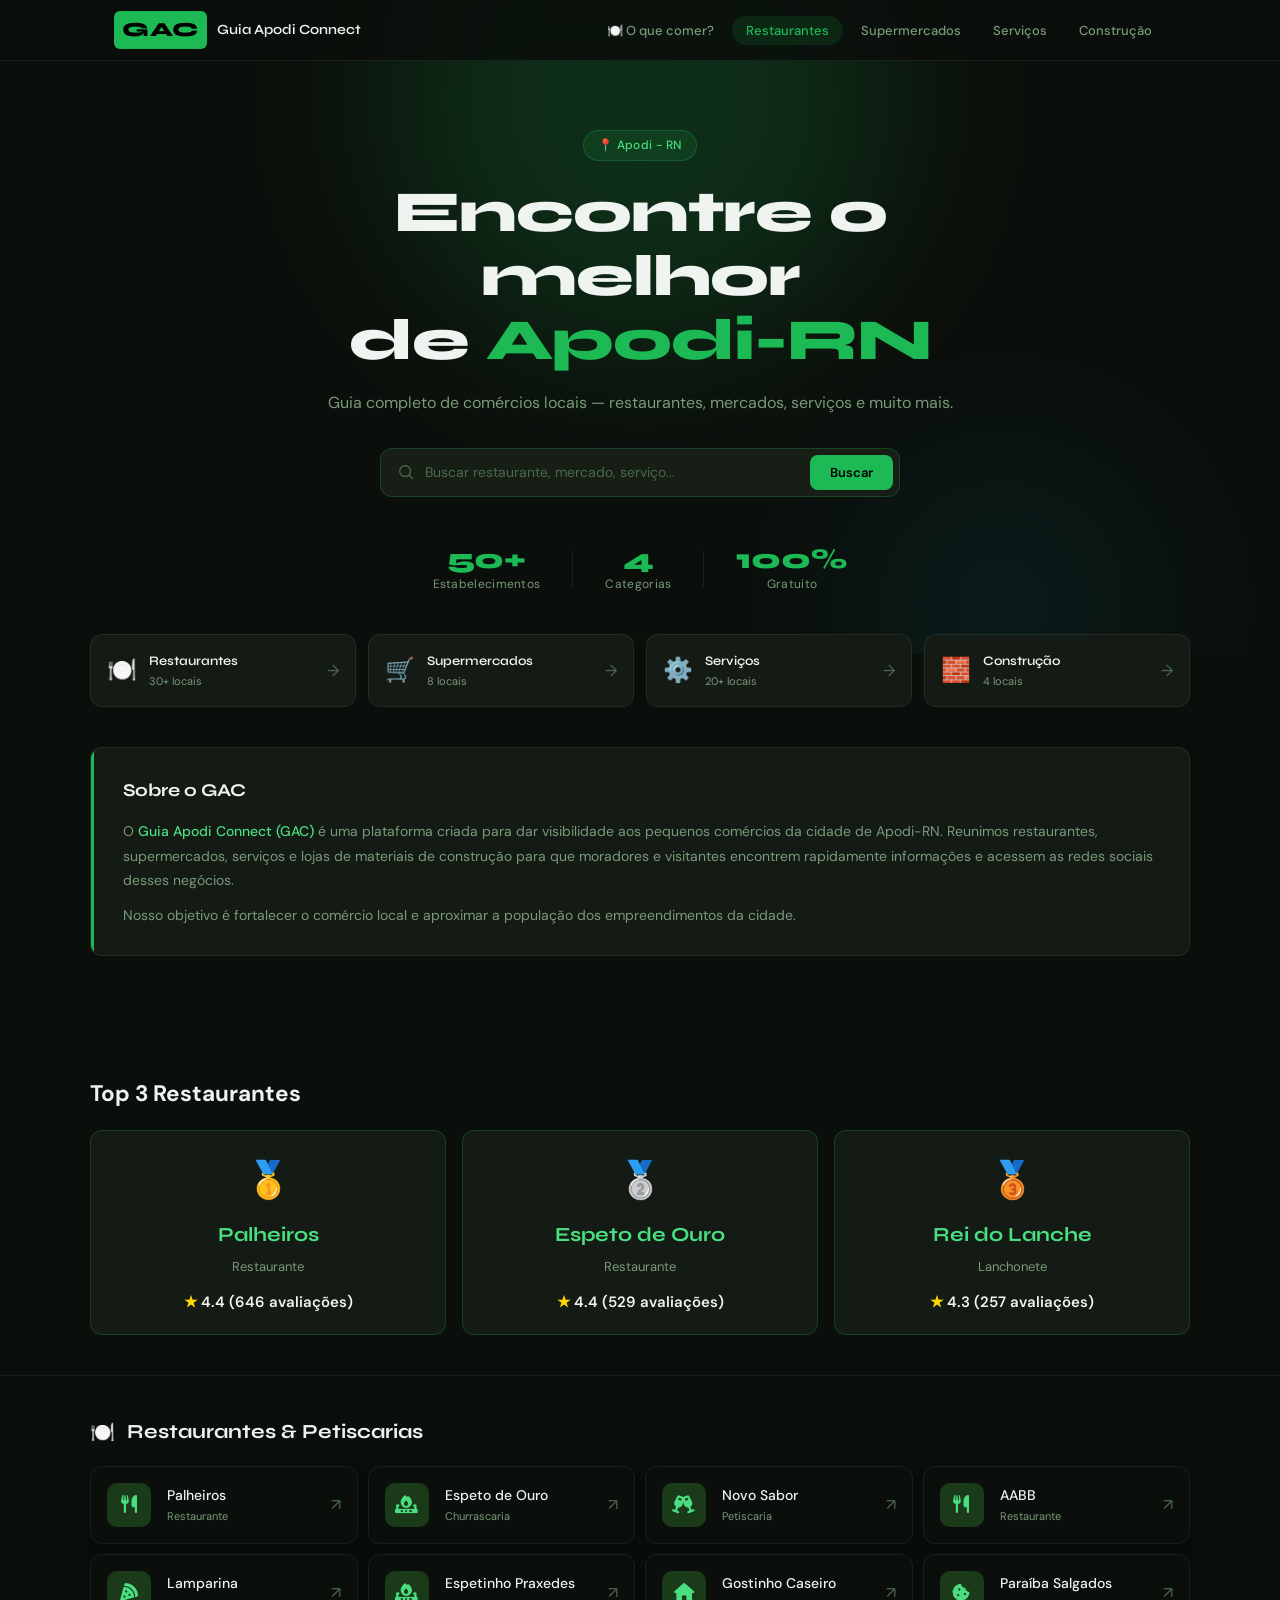
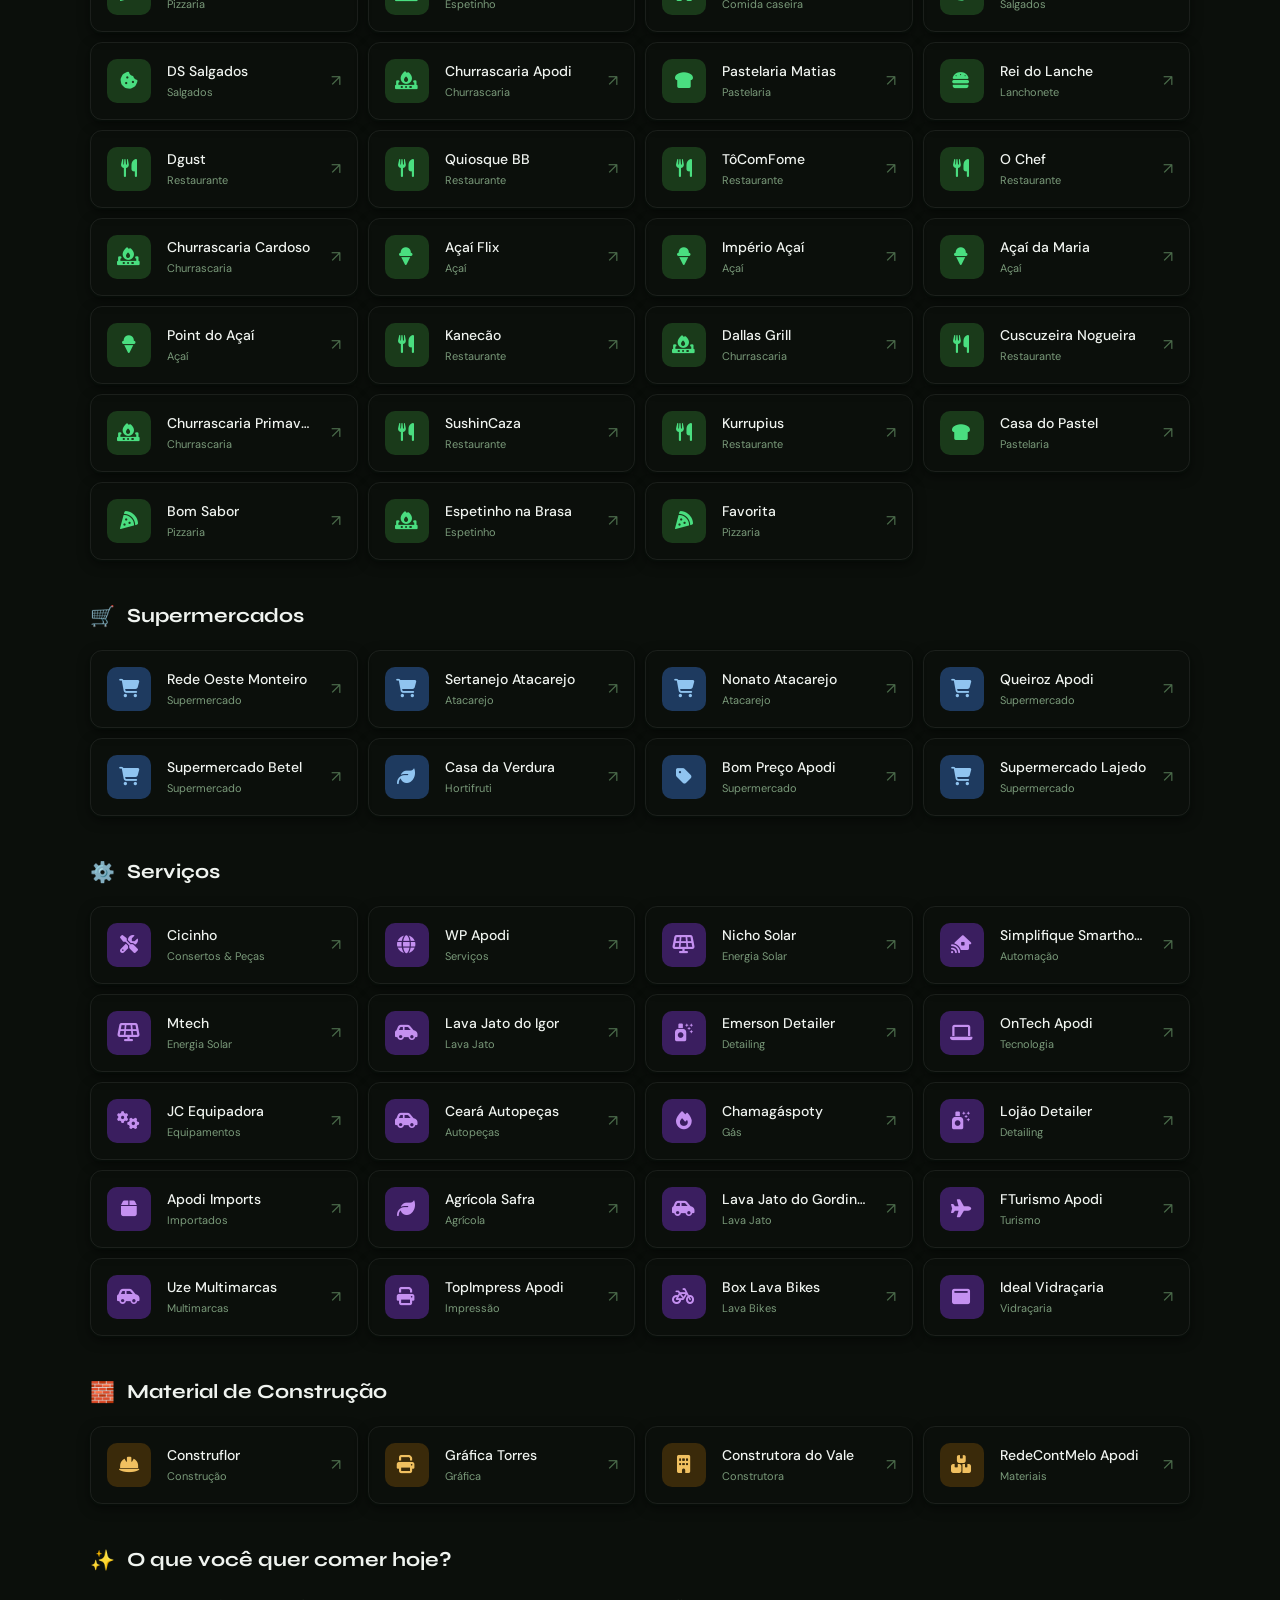
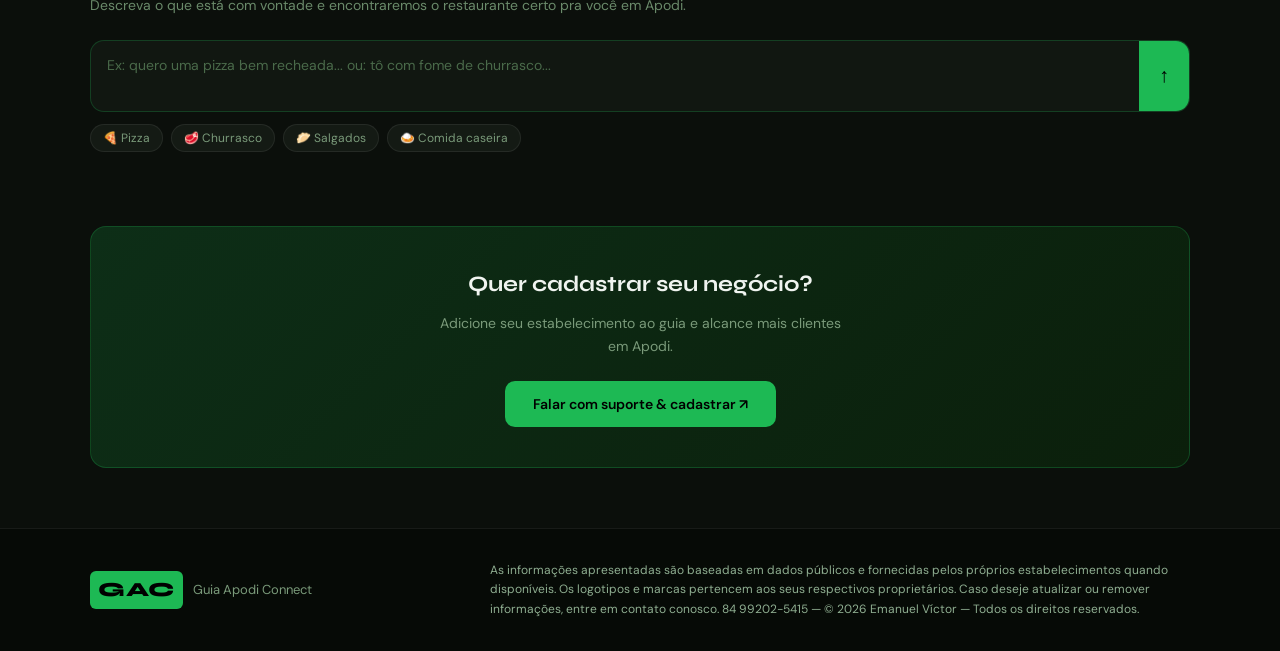
==== GAC/index.html @ 2a94aa81 "Add files via upload" ====
<!DOCTYPE html>
<html lang="pt-BR">
<head>
  <meta charset="UTF-8">
  <meta name="viewport" content="width=device-width, initial-scale=1.0">
  <title>GAC — Guia Apodi Connect</title>
  <link rel="icon" type="image/x-icon" href="02.ico">
  <link rel="preconnect" href="https://fonts.googleapis.com">
  <link rel="preconnect" href="https://fonts.gstatic.com" crossorigin>
  <link rel="stylesheet" href="02.css">
  <link rel="stylesheet" href="https://cdnjs.cloudflare.com/ajax/libs/font-awesome/6.5.0/css/all.min.css">
  <link href="https://fonts.googleapis.com/css2?family=Syne:wght@400;600;700;800&family=DM+Sans:wght@300;400;500&display=swap" rel="stylesheet">
</head>
<body>

<nav class="sticky-nav" id="navbar">
  <div class="nav-inner">
    <a href="#" class="nav-brand">
      <span class="brand-badge">GAC</span>
      <span class="brand-name">Guia Apodi Connect</span>
    </a>
    <ul class="nav-links">
      <li><a href="#catalogo" class="nav-link">🍽️ O que comer?</a></li>
      <li><a href="#restaurantes" class="nav-link" data-section="restaurantes">Restaurantes</a></li>
      <li><a href="#supermercados" class="nav-link" data-section="supermercados">Supermercados</a></li>
      <li><a href="#servicos" class="nav-link" data-section="servicos">Serviços</a></li>
      <li><a href="#construcao" class="nav-link" data-section="construcao">Construção</a></li>
    </ul>
    <button class="nav-menu-btn" id="menuBtn" aria-label="Menu">
    </button>
  </div>
  <div class="nav-mobile" id="mobileMenu">
    <a href="#catalogo" class="nav-link-mobile">🍽️ O que comer?</a>
    <a href="#restaurantes" class="nav-link-mobile">Restaurantes</a>
    <a href="#supermercados" class="nav-link-mobile">Supermercados</a>
    <a href="#servicos" class="nav-link-mobile">Serviços</a>
    <a href="#construcao" class="nav-link-mobile">Construção</a>
  </div>
</nav>
<section class="hero">
  <div class="hero-bg">
    <div class="hero-orb hero-orb-1"></div>
    <div class="hero-orb hero-orb-2"></div>
  </div>
  <div class="hero-content">
    <div class="hero-tag">📍 Apodi - RN</div>
    <h1 class="hero-title">Encontre o melhor<br>de <em>Apodi-RN</em></h1>
    <p class="hero-sub">Guia completo de comércios locais — restaurantes, mercados, serviços e muito mais.</p>
    <div class="search-wrap">
      <div class="search-box">
        <svg class="search-icon" viewBox="0 0 20 20" fill="none"><circle cx="9" cy="9" r="6" stroke="currentColor" stroke-width="1.5"/><path d="M13.5 13.5L17 17" stroke="currentColor" stroke-width="1.5" stroke-linecap="round"/></svg>
        <input type="text" id="pesquisa" placeholder="Buscar restaurante, mercado, serviço..." onkeyup="filtrar()">
        <button class="search-btn" onclick="filtrar()">Buscar</button>
      </div>
    </div>
  </div>
  <div class="hero-stats">
    <div class="stat"><span class="stat-num">50+</span><span class="stat-label">Estabelecimentos</span></div>
    <div class="stat-divider"></div>
    <div class="stat"><span class="stat-num">4</span><span class="stat-label">Categorias</span></div>
    <div class="stat-divider"></div>
    <div class="stat"><span class="stat-num">100%</span><span class="stat-label">Gratuito</span></div>
  </div>
</section>

<section class="cats-section">
  <div class="container">
    <div class="cats-grid">
      <a href="#restaurantes" class="cat-card" data-cat="restaurantes">
        <div class="cat-icon">🍽️</div>
        <div class="cat-info">
          <div class="cat-name">Restaurantes</div>
          <div class="cat-count">30+ locais</div>
        </div>
        <div class="cat-arrow">→</div>
      </a>
      <a href="#supermercados" class="cat-card" data-cat="supermercados">
        <div class="cat-icon">🛒</div>
        <div class="cat-info">
          <div class="cat-name">Supermercados</div>
          <div class="cat-count">8 locais</div>
        </div>
        <div class="cat-arrow">→</div>
      </a>
      <a href="#servicos" class="cat-card" data-cat="servicos">
        <div class="cat-icon">⚙️</div>
        <div class="cat-info">
          <div class="cat-name">Serviços</div>
          <div class="cat-count">20+ locais</div>
        </div>
        <div class="cat-arrow">→</div>
      </a>
      <a href="#construcao" class="cat-card" data-cat="construcao">
        <div class="cat-icon">🧱</div>
        <div class="cat-info">
          <div class="cat-name">Construção</div>
          <div class="cat-count">4 locais</div>
        </div>
        <div class="cat-arrow">→</div>
      </a>
    </div>
  </div>
</section>

<section class="sobre-section">
  <div class="container">
    <div class="sobre-card">
      <div class="sobre-accent"></div>
      <div class="sobre-text">
        <h2 class="sobre-title">Sobre o GAC</h2>
        <p>O <strong>Guia Apodi Connect (GAC)</strong> é uma plataforma criada para dar visibilidade aos pequenos comércios da cidade de Apodi-RN. Reunimos restaurantes, supermercados, serviços e lojas de materiais de construção para que moradores e visitantes encontrem rapidamente informações e acessem as redes sociais desses negócios.</p>
        <p>Nosso objetivo é fortalecer o comércio local e aproximar a população dos empreendimentos da cidade.</p>
      </div>
    </div>
  </div>
</section>
  <section class="ranking-section">
  <div class="container">
    <h2 class="section-header">Top 3 Restaurantes</h2>
    <div class="ranking-grid" id="top3-grid"></div>
  </div>
</section>
<script>
  const top3Restaurantes = [
    { id: "reil", nome: "Rei do Lanche", cat: "Lanchonete", rating: 4.3, reviews_count: 257 },
    { id: "espe", nome: "Espeto de Ouro", cat: "Restaurante", rating: 4.4, reviews_count: 529 },
    { id: "palh", nome: "Palheiros", cat: "Restaurante", rating: 4.4, reviews_count: 646 }
  ];

  function montarTop3() {
    const grid = document.querySelector("#top3-grid");
    if (!grid) return;

    const medals = ["🥇", "🥈", "🥉"];

    const lista = [...top3Restaurantes]
      .filter(r => typeof r.rating === "number")
      .sort((a, b) => {
        if (b.rating !== a.rating) return b.rating - a.rating;
        return (b.reviews_count || 0) - (a.reviews_count || 0);
      })
      .slice(0, 3);

    grid.innerHTML = lista.map((r, i) => `
      <div class="ranking-card" onclick="abrir${r.id}()">
        <span class="ranking-medal">${medals[i]}</span>
        <h3 class="ranking-name">${r.nome}</h3>
        <p class="ranking-cat">${r.cat}</p>
        <div class="ranking-rating">
          <span class="star">★</span>
          ${r.rating.toFixed(1)}
          ${r.reviews_count ? ` (${r.reviews_count} avaliações)` : ""}
        </div>
      </div>
    `).join("");
  }

  document.addEventListener("DOMContentLoaded", montarTop3);
</script>

<main class="listings" id="main-content">
  <div class="container">

    <div class="section-header" id="restaurantes">
      <div class="section-tag">🍽️</div>
      <h2 class="section-title">Restaurantes & Petiscarias</h2>
    </div>
    <div class="biz-grid" id="grid-restaurantes">
      <div class="biz-card" onclick="abrir('palh')"><div class="biz-initials"><i class="fa-solid fa-utensils"></i></div><div class="biz-info"><div class="biz-name">Palheiros</div><div class="biz-cat">Restaurante</div></div><div class="biz-arrow">↗</div></div>
      <div class="biz-card" onclick="abrir('espe')"><div class="biz-initials"><i class="fa-solid fa-fire-burner"></i></div><div class="biz-info"><div class="biz-name">Espeto de Ouro</div><div class="biz-cat">Churrascaria</div></div><div class="biz-arrow">↗</div></div>
      <div class="biz-card" onclick="abrir('novo')"><div class="biz-initials"><i class="fa-solid fa-champagne-glasses"></i></div><div class="biz-info"><div class="biz-name">Novo Sabor</div><div class="biz-cat">Petiscaria</div></div><div class="biz-arrow">↗</div></div>
      <div class="biz-card" onclick="abrir('aabb')"><div class="biz-initials"><i class="fa-solid fa-utensils"></i></div><div class="biz-info"><div class="biz-name">AABB</div><div class="biz-cat">Restaurante</div></div><div class="biz-arrow">↗</div></div>
      <div class="biz-card" onclick="abrir('lamp')"><div class="biz-initials"><i class="fa-solid fa-pizza-slice"></i></div><div class="biz-info"><div class="biz-name">Lamparina</div><div class="biz-cat">Pizzaria</div></div><div class="biz-arrow">↗</div></div>
      <div class="biz-card" onclick="abrir('espi')"><div class="biz-initials"><i class="fa-solid fa-fire-burner"></i></div><div class="biz-info"><div class="biz-name">Espetinho Praxedes</div><div class="biz-cat">Espetinho</div></div><div class="biz-arrow">↗</div></div>
      <div class="biz-card" onclick="abrir('case')"><div class="biz-initials"><i class="fa-solid fa-house"></i></div><div class="biz-info"><div class="biz-name">Gostinho Caseiro</div><div class="biz-cat">Comida caseira</div></div><div class="biz-arrow">↗</div></div>
      <div class="biz-card" onclick="abrir('para')"><div class="biz-initials"><i class="fa-solid fa-cookie-bite"></i></div><div class="biz-info"><div class="biz-name">Paraíba Salgados</div><div class="biz-cat">Salgados</div></div><div class="biz-arrow">↗</div></div>
      <div class="biz-card" onclick="abrir('dssa')"><div class="biz-initials"><i class="fa-solid fa-cookie-bite"></i></div><div class="biz-info"><div class="biz-name">DS Salgados</div><div class="biz-cat">Salgados</div></div><div class="biz-arrow">↗</div></div>
      <div class="biz-card" onclick="abrir('chur')"><div class="biz-initials"><i class="fa-solid fa-fire-burner"></i></div><div class="biz-info"><div class="biz-name">Churrascaria Apodi</div><div class="biz-cat">Churrascaria</div></div><div class="biz-arrow">↗</div></div>
      <div class="biz-card" onclick="abrir('mati')"><div class="biz-initials"><i class="fa-solid fa-bread-slice"></i></div><div class="biz-info"><div class="biz-name">Pastelaria Matias</div><div class="biz-cat">Pastelaria</div></div><div class="biz-arrow">↗</div></div>
      <div class="biz-card" onclick="abrir('reil')"><div class="biz-initials"><i class="fa-solid fa-burger"></i></div><div class="biz-info"><div class="biz-name">Rei do Lanche</div><div class="biz-cat">Lanchonete</div></div><div class="biz-arrow">↗</div></div>
      <div class="biz-card" onclick="abrir('dgus')"><div class="biz-initials"><i class="fa-solid fa-utensils"></i></div><div class="biz-info"><div class="biz-name">Dgust</div><div class="biz-cat">Restaurante</div></div><div class="biz-arrow">↗</div></div>
      <div class="biz-card" onclick="abrir('quio')"><div class="biz-initials"><i class="fa-solid fa-utensils"></i></div><div class="biz-info"><div class="biz-name">Quiosque BB</div><div class="biz-cat">Restaurante</div></div><div class="biz-arrow">↗</div></div>
      <div class="biz-card" onclick="abrir('toco')"><div class="biz-initials"><i class="fa-solid fa-utensils"></i></div><div class="biz-info"><div class="biz-name">TôComFome</div><div class="biz-cat">Restaurante</div></div><div class="biz-arrow">↗</div></div>
      <div class="biz-card" onclick="abrir('chef')"><div class="biz-initials"><i class="fa-solid fa-utensils"></i></div><div class="biz-info"><div class="biz-name">O Chef</div><div class="biz-cat">Restaurante</div></div><div class="biz-arrow">↗</div></div>
      <div class="biz-card" onclick="abrir('card')"><div class="biz-initials"><i class="fa-solid fa-fire-burner"></i></div><div class="biz-info"><div class="biz-name">Churrascaria Cardoso</div><div class="biz-cat">Churrascaria</div></div><div class="biz-arrow">↗</div></div>
      <div class="biz-card" onclick="abrir('flix')"><div class="biz-initials"><i class="fa-solid fa-ice-cream"></i></div><div class="biz-info"><div class="biz-name">Açaí Flix</div><div class="biz-cat">Açaí</div></div><div class="biz-arrow">↗</div></div>
      <div class="biz-card" onclick="abrir('impe')"><div class="biz-initials"><i class="fa-solid fa-ice-cream"></i></div><div class="biz-info"><div class="biz-name">Império Açaí</div><div class="biz-cat">Açaí</div></div><div class="biz-arrow">↗</div></div>
      <div class="biz-card" onclick="abrir('mari')"><div class="biz-initials"><i class="fa-solid fa-ice-cream"></i></div><div class="biz-info"><div class="biz-name">Açaí da Maria</div><div class="biz-cat">Açaí</div></div><div class="biz-arrow">↗</div></div>
      <div class="biz-card" onclick="abrir('poin')"><div class="biz-initials"><i class="fa-solid fa-ice-cream"></i></div><div class="biz-info"><div class="biz-name">Point do Açaí</div><div class="biz-cat">Açaí</div></div><div class="biz-arrow">↗</div></div>
      <div class="biz-card" onclick="abrir('kane')"><div class="biz-initials"><i class="fa-solid fa-utensils"></i></div><div class="biz-info"><div class="biz-name">Kanecão</div><div class="biz-cat">Restaurante</div></div><div class="biz-arrow">↗</div></div>
      <div class="biz-card" onclick="abrir('dall')"><div class="biz-initials"><i class="fa-solid fa-fire-burner"></i></div><div class="biz-info"><div class="biz-name">Dallas Grill</div><div class="biz-cat">Churrascaria</div></div><div class="biz-arrow">↗</div></div>
      <div class="biz-card" onclick="abrir('cusc')"><div class="biz-initials"><i class="fa-solid fa-utensils"></i></div><div class="biz-info"><div class="biz-name">Cuscuzeira Nogueira</div><div class="biz-cat">Restaurante</div></div><div class="biz-arrow">↗</div></div>
      <div class="biz-card" onclick="abrir('prim')"><div class="biz-initials"><i class="fa-solid fa-fire-burner"></i></div><div class="biz-info"><div class="biz-name">Churrascaria Primavera</div><div class="biz-cat">Churrascaria</div></div><div class="biz-arrow">↗</div></div>
      <div class="biz-card" onclick="abrir('sush')"><div class="biz-initials"><i class="fa-solid fa-utensils"></i></div><div class="biz-info"><div class="biz-name">SushinCaza</div><div class="biz-cat">Restaurante</div></div><div class="biz-arrow">↗</div></div>
      <div class="biz-card" onclick="abrir('bute')"><div class="biz-initials"><i class="fa-solid fa-utensils"></i></div><div class="biz-info"><div class="biz-name">Kurrupius</div><div class="biz-cat">Restaurante</div></div><div class="biz-arrow">↗</div></div>
      <div class="biz-card" onclick="abrir('past')"><div class="biz-initials"><i class="fa-solid fa-bread-slice"></i></div><div class="biz-info"><div class="biz-name">Casa do Pastel</div><div class="biz-cat">Pastelaria</div></div><div class="biz-arrow">↗</div></div>
      <div class="biz-card" onclick="abrir('boms')"><div class="biz-initials"><i class="fa-solid fa-pizza-slice"></i></div><div class="biz-info"><div class="biz-name">Bom Sabor</div><div class="biz-cat">Pizzaria</div></div><div class="biz-arrow">↗</div></div>
      <div class="biz-card" onclick="abrir('bras')"><div class="biz-initials"><i class="fa-solid fa-fire-burner"></i></div><div class="biz-info"><div class="biz-name">Espetinho na Brasa</div><div class="biz-cat">Espetinho</div></div><div class="biz-arrow">↗</div></div>
      <div class="biz-card" onclick="abrir('favo')"><div class="biz-initials"><i class="fa-solid fa-pizza-slice"></i></div><div class="biz-info"><div class="biz-name">Favorita</div><div class="biz-cat">Pizzaria</div></div><div class="biz-arrow">↗</div></div>
    </div>

    <div class="section-header" id="supermercados">
      <div class="section-tag">🛒</div>
      <h2 class="section-title">Supermercados</h2>
    </div>
    <div class="biz-grid" id="grid-supermercados">
      <div class="biz-card" onclick="abrir('mont')"><div class="biz-initials" style="background:#1e3a5f;color:#90c4f0"><i class="fa-solid fa-cart-shopping"></i></div><div class="biz-info"><div class="biz-name">Rede Oeste Monteiro</div><div class="biz-cat">Supermercado</div></div><div class="biz-arrow">↗</div></div>
      <div class="biz-card" onclick="abrir('sert')"><div class="biz-initials" style="background:#1e3a5f;color:#90c4f0"><i class="fa-solid fa-cart-shopping"></i></div><div class="biz-info"><div class="biz-name">Sertanejo Atacarejo</div><div class="biz-cat">Atacarejo</div></div><div class="biz-arrow">↗</div></div>
      <div class="biz-card" onclick="abrir('nona')"><div class="biz-initials" style="background:#1e3a5f;color:#90c4f0"><i class="fa-solid fa-cart-shopping"></i></div><div class="biz-info"><div class="biz-name">Nonato Atacarejo</div><div class="biz-cat">Atacarejo</div></div><div class="biz-arrow">↗</div></div>
      <div class="biz-card" onclick="abrir('quei')"><div class="biz-initials" style="background:#1e3a5f;color:#90c4f0"><i class="fa-solid fa-cart-shopping"></i></div><div class="biz-info"><div class="biz-name">Queiroz Apodi</div><div class="biz-cat">Supermercado</div></div><div class="biz-arrow">↗</div></div>
      <div class="biz-card" onclick="abrir('bete')"><div class="biz-initials" style="background:#1e3a5f;color:#90c4f0"><i class="fa-solid fa-cart-shopping"></i></div><div class="biz-info"><div class="biz-name">Supermercado Betel</div><div class="biz-cat">Supermercado</div></div><div class="biz-arrow">↗</div></div>
      <div class="biz-card" onclick="abrir('verd')"><div class="biz-initials" style="background:#1e3a5f;color:#90c4f0"><i class="fa-solid fa-leaf"></i></div><div class="biz-info"><div class="biz-name">Casa da Verdura</div><div class="biz-cat">Hortifruti</div></div><div class="biz-arrow">↗</div></div>
      <div class="biz-card" onclick="abrir('bompre')"><div class="biz-initials" style="background:#1e3a5f;color:#90c4f0"><i class="fa-solid fa-tag"></i></div><div class="biz-info"><div class="biz-name">Bom Preço Apodi</div><div class="biz-cat">Supermercado</div></div><div class="biz-arrow">↗</div></div>
      <div class="biz-card" onclick="abrir('laje')"><div class="biz-initials" style="background:#1e3a5f;color:#90c4f0"><i class="fa-solid fa-cart-shopping"></i></div><div class="biz-info"><div class="biz-name">Supermercado Lajedo</div><div class="biz-cat">Supermercado</div></div><div class="biz-arrow">↗</div></div>
    </div>

    <div class="section-header" id="servicos">
      <div class="section-tag">⚙️</div>
      <h2 class="section-title">Serviços</h2>
    </div>
    <div class="biz-grid" id="grid-servicos">
      <div class="biz-card" onclick="abrir('cici')"><div class="biz-initials" style="background:#3a1e5f;color:#c490f0"><i class="fa-solid fa-screwdriver-wrench"></i></div><div class="biz-info"><div class="biz-name">Cicinho</div><div class="biz-cat">Consertos & Peças</div></div><div class="biz-arrow">↗</div></div>
      <div class="biz-card" onclick="abrir('wpap')"><div class="biz-initials" style="background:#3a1e5f;color:#c490f0"><i class="fa-solid fa-globe"></i></div><div class="biz-info"><div class="biz-name">WP Apodi</div><div class="biz-cat">Serviços</div></div><div class="biz-arrow">↗</div></div>
      <div class="biz-card" onclick="abrir('nich')"><div class="biz-initials" style="background:#3a1e5f;color:#c490f0"><i class="fa-solid fa-solar-panel"></i></div><div class="biz-info"><div class="biz-name">Nicho Solar</div><div class="biz-cat">Energia Solar</div></div><div class="biz-arrow">↗</div></div>
      <div class="biz-card" onclick="abrir('simp')"><div class="biz-initials" style="background:#3a1e5f;color:#c490f0"><i class="fa-solid fa-house-signal"></i></div><div class="biz-info"><div class="biz-name">Simplifique Smarthome</div><div class="biz-cat">Automação</div></div><div class="biz-arrow">↗</div></div>
      <div class="biz-card" onclick="abrir('mtec')"><div class="biz-initials" style="background:#3a1e5f;color:#c490f0"><i class="fa-solid fa-solar-panel"></i></div><div class="biz-info"><div class="biz-name">Mtech</div><div class="biz-cat">Energia Solar</div></div><div class="biz-arrow">↗</div></div>
      <div class="biz-card" onclick="abrir('igor')"><div class="biz-initials" style="background:#3a1e5f;color:#c490f0"><i class="fa-solid fa-car-side"></i></div><div class="biz-info"><div class="biz-name">Lava Jato do Igor</div><div class="biz-cat">Lava Jato</div></div><div class="biz-arrow">↗</div></div>
      <div class="biz-card" onclick="abrir('emer')"><div class="biz-initials" style="background:#3a1e5f;color:#c490f0"><i class="fa-solid fa-spray-can-sparkles"></i></div><div class="biz-info"><div class="biz-name">Emerson Detailer</div><div class="biz-cat">Detailing</div></div><div class="biz-arrow">↗</div></div>
      <div class="biz-card" onclick="abrir('onte')"><div class="biz-initials" style="background:#3a1e5f;color:#c490f0"><i class="fa-solid fa-laptop"></i></div><div class="biz-info"><div class="biz-name">OnTech Apodi</div><div class="biz-cat">Tecnologia</div></div><div class="biz-arrow">↗</div></div>
      <div class="biz-card" onclick="abrir('jc')"><div class="biz-initials" style="background:#3a1e5f;color:#c490f0"><i class="fa-solid fa-gears"></i></div><div class="biz-info"><div class="biz-name">JC Equipadora</div><div class="biz-cat">Equipamentos</div></div><div class="biz-arrow">↗</div></div>
      <div class="biz-card" onclick="abrir('cear')"><div class="biz-initials" style="background:#3a1e5f;color:#c490f0"><i class="fa-solid fa-car-side"></i></div><div class="biz-info"><div class="biz-name">Ceará Autopeças</div><div class="biz-cat">Autopeças</div></div><div class="biz-arrow">↗</div></div>
      <div class="biz-card" onclick="abrir('cham')"><div class="biz-initials" style="background:#3a1e5f;color:#c490f0"><i class="fa-solid fa-fire"></i></div><div class="biz-info"><div class="biz-name">Chamagáspoty</div><div class="biz-cat">Gás</div></div><div class="biz-arrow">↗</div></div>
      <div class="biz-card" onclick="abrir('loja')"><div class="biz-initials" style="background:#3a1e5f;color:#c490f0"><i class="fa-solid fa-spray-can-sparkles"></i></div><div class="biz-info"><div class="biz-name">Lojão Detailer</div><div class="biz-cat">Detailing</div></div><div class="biz-arrow">↗</div></div>
      <div class="biz-card" onclick="abrir('apim')"><div class="biz-initials" style="background:#3a1e5f;color:#c490f0"><i class="fa-solid fa-box"></i></div><div class="biz-info"><div class="biz-name">Apodi Imports</div><div class="biz-cat">Importados</div></div><div class="biz-arrow">↗</div></div>
      <div class="biz-card" onclick="abrir('agri')"><div class="biz-initials" style="background:#3a1e5f;color:#c490f0"><i class="fa-solid fa-leaf"></i></div><div class="biz-info"><div class="biz-name">Agrícola Safra</div><div class="biz-cat">Agrícola</div></div><div class="biz-arrow">↗</div></div>
      <div class="biz-card" onclick="abrir('gord')"><div class="biz-initials" style="background:#3a1e5f;color:#c490f0"><i class="fa-solid fa-car-side"></i></div><div class="biz-info"><div class="biz-name">Lava Jato do Gordinho</div><div class="biz-cat">Lava Jato</div></div><div class="biz-arrow">↗</div></div>
      <div class="biz-card" onclick="abrir('ftur')"><div class="biz-initials" style="background:#3a1e5f;color:#c490f0"><i class="fa-solid fa-plane"></i></div><div class="biz-info"><div class="biz-name">FTurismo Apodi</div><div class="biz-cat">Turismo</div></div><div class="biz-arrow">↗</div></div>
      <div class="biz-card" onclick="abrir('uze')"><div class="biz-initials" style="background:#3a1e5f;color:#c490f0"><i class="fa-solid fa-car-side"></i></div><div class="biz-info"><div class="biz-name">Uze Multimarcas</div><div class="biz-cat">Multimarcas</div></div><div class="biz-arrow">↗</div></div>
      <div class="biz-card" onclick="abrir('topi')"><div class="biz-initials" style="background:#3a1e5f;color:#c490f0"><i class="fa-solid fa-print"></i></div><div class="biz-info"><div class="biz-name">TopImpress Apodi</div><div class="biz-cat">Impressão</div></div><div class="biz-arrow">↗</div></div>
      <div class="biz-card" onclick="abrir('bike')"><div class="biz-initials" style="background:#3a1e5f;color:#c490f0"><i class="fa-solid fa-bicycle"></i></div><div class="biz-info"><div class="biz-name">Box Lava Bikes</div><div class="biz-cat">Lava Bikes</div></div><div class="biz-arrow">↗</div></div>
      <div class="biz-card" onclick="abrir('idea')"><div class="biz-initials" style="background:#3a1e5f;color:#c490f0"><i class="fa-solid fa-window-maximize"></i></div><div class="biz-info"><div class="biz-name">Ideal Vidraçaria</div><div class="biz-cat">Vidraçaria</div></div><div class="biz-arrow">↗</div></div>
    </div>

    <div class="section-header" id="construcao">
      <div class="section-tag">🧱</div>
      <h2 class="section-title">Material de Construção</h2>
    </div>
    <div class="biz-grid" id="grid-construcao">
      <div class="biz-card" onclick="abrir('cons')"><div class="biz-initials" style="background:#3a2a0a;color:#f0c060"><i class="fa-solid fa-helmet-safety"></i></div><div class="biz-info"><div class="biz-name">Construflor</div><div class="biz-cat">Construção</div></div><div class="biz-arrow">↗</div></div>
      <div class="biz-card" onclick="abrir('graf')"><div class="biz-initials" style="background:#3a2a0a;color:#f0c060"><i class="fa-solid fa-print"></i></div><div class="biz-info"><div class="biz-name">Gráfica Torres</div><div class="biz-cat">Gráfica</div></div><div class="biz-arrow">↗</div></div>
      <div class="biz-card" onclick="abrir('vale')"><div class="biz-initials" style="background:#3a2a0a;color:#f0c060"><i class="fa-solid fa-building"></i></div><div class="biz-info"><div class="biz-name">Construtora do Vale</div><div class="biz-cat">Construtora</div></div><div class="biz-arrow">↗</div></div>
      <div class="biz-card" onclick="abrir('melo')"><div class="biz-initials" style="background:#3a2a0a;color:#f0c060"><i class="fa-solid fa-boxes-stacked"></i></div><div class="biz-info"><div class="biz-name">RedeContMelo Apodi</div><div class="biz-cat">Materiais</div></div><div class="biz-arrow">↗</div></div>
    </div>
    
    <div class="section-header" id="catalogo">
      <div class="section-tag">✨</div>
      <h2 class="section-title">O que você quer comer hoje?</h2>
    </div>
    <p style="color:#6a8a6a;font-size:14px;margin-bottom:24px;font-weight:400;">Descreva o que está com vontade e encontraremos o restaurante certo pra você em Apodi.</p>

    <div class="catalogo-input-wrap">
      <div class="catalogo-box">
        <textarea id="cat-input" placeholder="Ex: quero uma pizza bem recheada... ou: tô com fome de churrasco..." rows="2"></textarea>
        <button class="cat-send" id="cat-btn" onclick="catalogoBuscar()">↑</button>
      </div>
      <div class="cat-sugestoes">
        <button class="cat-sug" onclick="catalogoPreencher('Quero comer uma pizza hoje')">🍕 Pizza</button>
        <button class="cat-sug" onclick="catalogoPreencher('Bateu aquela vontade de churrasco')">🥩 Churrasco</button>
        <button class="cat-sug" onclick="catalogoPreencher('Quero comer salgados ou petiscos')">🥟 Salgados</button>
        <button class="cat-sug" onclick="catalogoPreencher('Tô com fome de comida caseira')">🍛 Comida caseira</button>
      </div>
    </div>

    <div class="cat-loading" id="cat-loading">
      <div class="cat-dots"></div>
      <p>Consultando os restaurantes de Apodi...</p>
    </div>

    <div class="cat-answer" id="cat-answer">
      <div class="cat-answer-icon">🤖</div>
      <div class="cat-answer-text" id="cat-answer-text"></div>
    </div>

    <div class="cat-grid" id="cat-grid"></div>

    <div class="cat-empty" id="cat-empty">
      <span>🤔</span>
      <p>Não encontrei restaurantes para isso. Tente descrever de outro jeito!</p>
    </div>

    <div class="cat-error" id="cat-error">
      <span>⚠️</span>
      <p>Algo deu errado. Verifique sua conexão e tente novamente.</p>
    </div>

   <div class="cta-section">
      <div class="cta-content">
        <h3 class="cta-title">Quer cadastrar seu negócio?</h3>
        <p class="cta-sub">Adicione seu estabelecimento ao guia e alcance mais clientes em Apodi.</p>
        <a href="https://forms.gle/zmDVFUy1LUqqUDvs8" target="_blank" class="cta-btn">Falar com suporte & cadastrar ↗</a>
      </div>
    </div>

  </div> </main> <div id="sidebar-overlay" onclick="fechar()" style="display: none;"></div>
<aside id="sidebar">
  <button class="sidebar-close" onclick="fechar()">
    <svg viewBox="0 0 20 20" fill="none" width="20" height="20"><path d="M5 5l10 10M15 5L5 15" stroke="currentColor" stroke-width="1.5" stroke-linecap="round"/></svg>
  </button>
  <div id="conteudo"></div>
</aside>

<footer class="main-footer">
  <div class="footer-inner">
    <div class="footer-brand">
      <span class="brand-badge">GAC</span>
      <span>Guia Apodi Connect</span>
    </div>
    <p class="footer-copy">As informações apresentadas são baseadas em dados públicos e fornecidas pelos próprios estabelecimentos quando disponíveis. Os logotipos e marcas pertencem aos seus respectivos proprietários. Caso deseje atualizar ou remover informações, entre em contato conosco. 84 99202-5415 — © 2026 Emanuel Víctor — Todos os direitos reservados.</p>
  </div>
</footer>

<script src="02.js" defer></script>

</body>
</html>
---- GAC/02.css ----
*, *::before, *::after {
  margin: 0;
  padding: 0;
  box-sizing: border-box;
}

:root {
  --green: #1db954;
  --green-dark: #148a3c;
  --green-light: #4ade80;
  --green-dim: rgba(29, 185, 84, 0.12);
  --bg: #0b0f0b;
  --bg2: #111711;
  --bg3: #161e16;
  --card: #141a14;
  --card-hover: #1a221a;
  --border: rgba(255,255,255,0.07);
  --border-green: rgba(29,185,84,0.25);
  --text: #f0f4f0;
  --text-muted: #7a9a7a;
  --text-dim: #4a6a4a;
  --radius: 12px;
  --radius-sm: 8px;
}

html {
  scroll-behavior: smooth;
  overflow-x: hidden;
}

body {
  background: var(--bg);
  color: var(--text);
  font-family: 'DM Sans', sans-serif;
  font-size: 15px;
  line-height: 1.6;
  overflow-x: hidden;
}

::-webkit-scrollbar { width: 6px; }
::-webkit-scrollbar-track { background: var(--bg); }
::-webkit-scrollbar-thumb { background: var(--green-dark); border-radius: 3px; }
::-webkit-scrollbar-thumb:hover { background: var(--green); }

.sticky-nav {
  position: fixed;
  top: 0;
  left: 0;
  width: 100%;
  z-index: 1000;
  background: rgba(11, 15, 11, 0.85);
  backdrop-filter: blur(16px);
  -webkit-backdrop-filter: blur(16px);
  border-bottom: 1px solid var(--border);
  transition: background 0.3s;
}

.sticky-nav.scrolled {
  background: rgba(11, 15, 11, 0.97);
}

.nav-inner {
  max-width: 1100px;
  margin: 0 auto;
  padding: 0 24px;
  height: 60px;
  display: flex;
  align-items: center;
  justify-content: space-between;
  gap: 24px;
}

.nav-brand {
  display: flex;
  align-items: center;
  gap: 10px;
  text-decoration: none;
  flex-shrink: 0;
}

.brand-badge {
  background: var(--green);
  color: #000;
  font-family: 'Syne', sans-serif;
  font-weight: 800;
  font-size: 20px;
  padding: 3px 8px;
  border-radius: 6px;
  letter-spacing: 0.5px;
}

.brand-name {
  font-family: 'Syne', sans-serif;
  font-weight: 600;
  font-size: 14px;
  color: var(--text);
}

.nav-links {
  display: flex;
  list-style: none;
  gap: 4px;
}

.nav-link {
  color: var(--text-muted);
  text-decoration: none;
  font-size: 13px;
  font-weight: 500;
  padding: 6px 14px;
  border-radius: 20px;
  transition: all 0.2s;
  white-space: nowrap;
}

.nav-link:hover, .nav-link.active {
  color: var(--green);
  background: var(--green-dim);
}

.nav-menu-btn {
  display: none;
  flex-direction: column;
  gap: 4px;
  background: none;
  border: none;
  cursor: pointer;
  padding: 6px;
}

.nav-menu-btn span {
  display: block;
  width: 22px;
  height: 1.5px;
  background: var(--text);
  border-radius: 2px;
  transition: 0.3s;
}

.nav-mobile {
  display: none;
  flex-direction: column;
  padding: 12px 24px 16px;
  border-top: 1px solid var(--border);
  gap: 4px;
}

.nav-mobile.open { display: flex; }

.nav-link-mobile {
  color: var(--text-muted);
  text-decoration: none;
  font-size: 14px;
  padding: 8px 0;
  border-bottom: 1px solid var(--border);
  transition: color 0.2s;
}

.nav-link-mobile:hover { color: var(--green); }

.hero {
  position: relative;
  padding: 130px 24px 60px;
  overflow: hidden;
  min-height: 520px;
  display: flex;
  flex-direction: column;
  align-items: center;
  justify-content: center;
}

.hero-bg {
  position: absolute;
  inset: 0;
  pointer-events: none;
}

.hero-orb {
  position: absolute;
  border-radius: 50%;
  filter: blur(80px);
  opacity: 0.18;
}

.hero-orb-1 {
  width: 500px;
  height: 500px;
  background: var(--green);
  top: -150px;
  left: 50%;
  transform: translateX(-50%);
  animation: pulse-orb 6s ease-in-out infinite;
}

.hero-orb-2 {
  width: 300px;
  height: 300px;
  background: #00b4d8;
  bottom: -100px;
  right: 10%;
  opacity: 0.08;
}

@keyframes pulse-orb {
  0%, 100% { opacity: 0.18; transform: translateX(-50%) scale(1); }
  50% { opacity: 0.25; transform: translateX(-50%) scale(1.05); }
}

.hero-content {
  position: relative;
  text-align: center;
  max-width: 640px;
  width: 100%;
  animation: fadeUp 0.7s ease both;
}

@keyframes fadeUp {
  from { opacity: 0; transform: translateY(20px); }
  to { opacity: 1; transform: translateY(0); }
}

.hero-tag {
  display: inline-flex;
  align-items: center;
  gap: 6px;
  background: var(--green-dim);
  border: 1px solid var(--border-green);
  color: var(--green-light);
  font-size: 12px;
  font-weight: 500;
  padding: 5px 14px;
  border-radius: 20px;
  margin-bottom: 20px;
  letter-spacing: 0.3px;
}

.hero-title {
  font-family: 'Syne', sans-serif;
  font-weight: 800;
  font-size: clamp(36px, 6vw, 58px);
  line-height: 1.1;
  letter-spacing: -1px;
  margin-bottom: 16px;
  color: var(--text);
}

.hero-title em {
  font-style: normal;
  color: var(--green);
}

.hero-sub {
  color: var(--text-muted);
  font-size: 16px;
  max-width: 700px;
  margin: 0 auto 32px;
  line-height: 1.7;
}

.search-wrap {
  max-width: 520px;
  margin: 0 auto;
}

.search-box {
  display: flex;
  align-items: center;
  background: var(--bg3);
  border: 1px solid var(--border-green);
  border-radius: 12px;
  padding: 6px 6px 6px 16px;
  gap: 10px;
  transition: border-color 0.2s, box-shadow 0.2s;
}

.search-box:focus-within {
  border-color: var(--green);
  box-shadow: 0 0 0 3px rgba(29,185,84,0.1);
}

.search-icon {
  width: 18px;
  height: 18px;
  color: var(--text-dim);
  flex-shrink: 0;
}

.search-box input {
  flex: 1;
  background: none;
  border: none;
  outline: none;
  color: var(--text);
  font-size: 14px;
  font-family: 'DM Sans', sans-serif;
  min-width: 0;
}

.search-box input::placeholder { color: var(--text-dim); }

.search-btn {
  background: var(--green);
  color: #000;
  border: none;
  border-radius: 8px;
  padding: 9px 20px;
  font-size: 13px;
  font-weight: 600;
  cursor: pointer;
  font-family: 'DM Sans', sans-serif;
  transition: background 0.2s, transform 0.1s;
  white-space: nowrap;
  flex-shrink: 0;
}

.search-btn:hover { background: var(--green-light); }
.search-btn:active { transform: scale(0.97); }

.hero-stats {
  position: relative;
  display: flex;
  align-items: center;
  justify-content: center;
  gap: 32px;
  margin-top: 48px;
  animation: fadeUp 0.7s ease 0.2s both;
}

.stat {
  display: flex;
  flex-direction: column;
  align-items: center;
  gap: 2px;
}

.stat-num {
  font-family: 'Syne', sans-serif;
  font-weight: 800;
  font-size: 28px;
  color: var(--green);
  line-height: 1;
}

.stat-label {
  font-size: 12px;
  color: var(--text-muted);
  letter-spacing: 0.3px;
}

.stat-divider {
  width: 1px;
  height: 36px;
  background: var(--border);
}

.cats-section {
  padding: 0 24px;
  margin-top: -20px;
  position: relative;
  z-index: 2;
}

.container {
  max-width: 1100px;
  margin: 0 auto;
}

.cats-grid {
  display: grid;
  grid-template-columns: repeat(4, 1fr);
  gap: 12px;
}

.cat-card {
  background: var(--card);
  border: 1px solid var(--border);
  border-radius: var(--radius);
  padding: 16px;
  display: flex;
  align-items: center;
  gap: 12px;
  text-decoration: none;
  transition: all 0.2s;
  cursor: pointer;
}

.cat-card:hover {
  background: var(--card-hover);
  border-color: var(--border-green);
  transform: translateY(-2px);
}

.cat-icon {
  font-size: 24px;
  flex-shrink: 0;
}

.cat-info { flex: 1; min-width: 0; }

.cat-name {
  font-family: 'Syne', sans-serif;
  font-weight: 600;
  font-size: 13px;
  color: var(--text);
  white-space: nowrap;
  overflow: hidden;
  text-overflow: ellipsis;
}

.cat-count {
  font-size: 11px;
  color: var(--text-muted);
  margin-top: 1px;
}

.cat-arrow {
  color: var(--text-dim);
  font-size: 16px;
  transition: color 0.2s, transform 0.2s;
}

.cat-card:hover .cat-arrow {
  color: var(--green);
  transform: translateX(3px);
}

.ranking-section {
  padding: 40px 24px;
  border-bottom: 1px solid var(--border);
  position: relative;
  z-index: 2;
}

.ranking-grid {
  display: grid;
  grid-template-columns: repeat(auto-fit, minmax(280px, 1fr));
  gap: 16px;
  max-width: 1100px;
  margin: 0 auto;
}

.ranking-card {
  background: var(--card);
  border: 1px solid var(--border-green);
  border-radius: var(--radius);
  padding: 20px;
  display: flex;
  flex-direction: column;
  align-items: center;
  text-align: center;
  transition: all 0.2s;
  cursor: pointer;
  position: relative;
  overflow: hidden;
}

.ranking-card:hover {
  background: var(--card-hover);
  transform: translateY(-3px);
  box-shadow: 0 8px 20px rgba(0,0,0,0.2);
}

.ranking-medal {
  font-size: 36px;
  margin-bottom: 10px;
}

.ranking-name {
  font-family: 'Syne', sans-serif;
  font-weight: 700;
  font-size: 20px;
  color: var(--green-light);
  margin-bottom: 6px;
}

.ranking-cat {
  font-size: 13px;
  color: var(--text-muted);
  margin-bottom: 12px;
}

.ranking-rating {
  display: flex;
  align-items: center;
  gap: 4px;
  font-size: 15px;
  font-weight: 600;
  color: var(--text);
}

.ranking-rating .star {
  color: #FFD700;
}

@media (max-width: 768px) {
  .ranking-grid {
    grid-template-columns: 1fr;
  }
}

.sobre-section {
  padding: 40px 24px;
}

.sobre-card {
  background: var(--card);
  border: 1px solid var(--border);
  border-radius: var(--radius);
  padding: 28px 32px;
  display: flex;
  gap: 24px;
  align-items: flex-start;
  position: relative;
  overflow: hidden;
}

.sobre-accent {
  position: absolute;
  left: 0;
  top: 0;
  bottom: 0;
  width: 3px;
  background: var(--green);
  border-radius: 0 2px 2px 0;
}

.sobre-text { 
  flex: 1; 
}

.sobre-title {
  font-family: 'Syne', sans-serif;
  font-weight: 700;
  font-size: 18px;
  margin-bottom: 14px;
  color: var(--text);
}

.sobre-text p {
  color: var(--text-muted);
  font-size: 14px;
  line-height: 1.75;
  margin-bottom: 10px;
  font-weight: 400;
}

.sobre-text p:last-child { 
  margin-bottom: 0; 
}

.sobre-text strong {
  color: var(--green-light);
  font-weight: 500;
}

.listings {
  padding: 0 24px 60px;
}

.section-header {
  display: flex;
  align-items: center;
  gap: 12px;
  margin: 40px 0 18px;
  scroll-margin-top: 80px;
}

.section-tag {
  font-size: 20px;
  line-height: 1;
}

.section-title {
  font-family: 'Syne', sans-serif;
  font-weight: 700;
  font-size: 20px;
  color: var(--text);
}

.biz-grid {
  display: grid;
  grid-template-columns: repeat(auto-fill, minmax(240px, 1fr));
  gap: 10px;
}

.biz-card {
  background: var(--card-bg);
  border: 1px solid var(--border);
  border-radius: 12px;
  padding: 16px;
  display: flex;
  align-items: center;
  gap: 16px;
  cursor: pointer;
  transition: transform 0.2s ease, box-shadow 0.2s ease, border-color 0.2s ease;
  position: relative;
  overflow: hidden;
  box-shadow: 0 4px 12px rgba(0, 0, 0, 0.5), 0 1px 3px rgba(74, 222, 128, 0.05);
}

.biz-card:hover {
  transform: translateY(-4px); 
  border-color: rgba(74, 222, 128, 0.3); 
  box-shadow: 0 8px 24px rgba(0, 0, 0, 0.7), 0 2px 8px rgba(74, 222, 128, 0.15);
}

@keyframes fadeIn {
  from { opacity: 0; transform: translateY(8px); }
  to { opacity: 1; transform: translateY(0); }
}

.biz-card.hidden {
   display: none; 
  }

.biz-initials {
  width: 44px;
  height: 44px;
  border-radius: 10px;
  background: #1a3a1a;
  color: var(--green-light);
  display: flex;
  align-items: center;
  justify-content: center;
  font-family: 'Syne', sans-serif;
  font-weight: 700;
  font-size: 13px;
  flex-shrink: 0;
  letter-spacing: 0.5px;
}

.biz-initials i { font-size: 18px; }

.biz-info { flex: 1; min-width: 0; }

.biz-name {
  font-weight: 500;
  font-size: 14px;
  color: var(--text);
  white-space: nowrap;
  overflow: hidden;
  text-overflow: ellipsis;
  margin-bottom: 2px;
}

.biz-cat {
  font-size: 11px;
  color: var(--text-muted);
}

.biz-arrow {
  color: var(--text-dim);
  font-size: 16px;
  flex-shrink: 0;
  transition: all 0.2s;
}

.biz-card:hover .biz-arrow {
  color: var(--green);
  transform: translateX(2px) translateY(-2px);
}

.cta-section {
  margin-top: 50px;
  background: linear-gradient(135deg, #0d2e17 0%, #0b1f0b 100%);
  border: 1px solid var(--border-green);
  border-radius: 16px;
  padding: 40px;
  text-align: center;
}

.cta-title {
  font-family: 'Syne', sans-serif;
  font-weight: 700;
  font-size: 22px;
  margin-bottom: 10px;
  color: var(--text);
}

.cta-sub {
  color: var(--text-muted);
  font-size: 14px;
  max-width: 420px;
  margin: 0 auto 24px;
  font-weight: 400;
}

.cta-btn {
  display: inline-block;
  background: var(--green);
  color: #000;
  text-decoration: none;
  font-weight: 600;
  font-size: 14px;
  padding: 12px 28px;
  border-radius: 10px;
  transition: all 0.2s;
  font-family: 'DM Sans', sans-serif;
}

.cta-btn:hover {
  background: var(--green-light);
  transform: translateY(-1px);
}

#sidebar-overlay {
  position: fixed !important;
  top: 0 !important;
  left: 0 !important;
  width: 100vw !important;
  height: 100vh !important;
  z-index: 1199 !important; 
  opacity: 0 !important;
  pointer-events: none !important;
  background-color: rgba(0, 0, 0, 0.2) !important; 
  backdrop-filter: blur(12px) !important;
  -webkit-backdrop-filter: blur(12px) !important;
  transition: opacity 0.3s ease-in-out !important;
}

#sidebar-overlay[style*="block"],
#sidebar-overlay.ativo {
  display: block !important;
  opacity: 1 !important;
  pointer-events: auto !important;
}

#sidebar {
  position: fixed;
  right: -360px;
  top: 0;
  width: 340px;
  height: 100%;
  background: var(--bg2);
  border-left: 1px solid var(--border-green);
  z-index: 1200;
  padding: 24px;
  transition: right 0.3s cubic-bezier(0.4, 0, 0.2, 1);
  overflow-y: auto;
}

#sidebar.ativo { right: 0; }

.sidebar-close {
  background: var(--bg3);
  border: 1px solid var(--border);
  border-radius: 8px;
  width: 36px;
  height: 36px;
  display: flex;
  align-items: center;
  justify-content: center;
  cursor: pointer;
  color: var(--text-muted);
  margin-bottom: 24px;
  transition: all 0.2s;
}

.sidebar-close:hover {
  border-color: var(--border-green);
  color: var(--text);
}

#conteudo h2 {
  font-family: 'Syne', sans-serif;
  font-weight: 700;
  font-size: 20px;
  margin-bottom: 6px;
  color: var(--text);
  scroll-margin-top: 0;
  margin-top: 0;
}

#conteudo .sidebar-loc {
  color: var(--text-muted);
  font-size: 13px;
  margin-bottom: 24px;
  display: flex;
  align-items: center;
  gap: 6px;
}

.sidebar-links {
  display: flex;
  flex-direction: column;
  gap: 10px;
}

.sidebar-link {
  display: flex;
  align-items: center;
  gap: 12px;
  background: var(--bg3);
  border: 1px solid var(--border);
  border-radius: var(--radius);
  padding: 14px 16px;
  text-decoration: none;
  color: var(--text);
  font-size: 14px;
  font-weight: 500;
  transition: all 0.2s;
}

.sidebar-link:hover {
  border-color: var(--border-green);
  background: var(--card-hover);
  color: var(--green-light);
}

.sidebar-link .link-icon {
  width: 36px;
  height: 36px;
  border-radius: 8px;
  display: flex;
  align-items: center;
  justify-content: center;
  font-size: 16px;
  flex-shrink: 0;
}

.link-insta .link-icon { background: #2a1a2a; }
.link-zap .link-icon { background: #0d2e17; }
.link-map .link-icon { background: #1a2a3a; }

.sidebar-missing {
  background: var(--bg3);
  border: 1px solid var(--border);
  border-radius: var(--radius);
  padding: 14px 16px;
  color: var(--text-dim);
  font-size: 13px;
  display: flex;
  align-items: center;
  gap: 10px;
}

footer {
  border-top: 1px solid var(--border);
  background: #060a06;
  padding: 32px 24px;
  position: relative;
  clear: both;
  width: 100%;
  z-index: 10;
}

.footer-inner {
  max-width: 1100px;
  margin: 0 auto;
  display: flex;
  align-items: center;
  justify-content: space-between;
  gap: 16px;
  flex-wrap: wrap;
}

.footer-brand {
  display: flex;
  align-items: center;
  gap: 10px;
  font-size: 13px;
  color: var(--text-muted);
}

.footer-copy {
  font-size: 12px;
  color: #8fae91;
  font-weight: 400;
  max-width: 700px;
  line-height: 1.6;
}

.empty-state {
  grid-column: 1 / -1;
  text-align: center;
  padding: 40px;
  color: var(--text-muted);
  font-size: 14px;
}

.catalogo-input-wrap {
  margin-bottom: 24px;
}

.catalogo-box {
  display: flex;
  align-items: stretch;
  background: var(--bg2);
  border: 1px solid var(--border-green);
  border-radius: 14px;
  overflow: hidden;
  transition: box-shadow 0.2s, border-color 0.2s;
  margin-bottom: 12px;
}

.catalogo-box:focus-within {
  border-color: var(--green);
  box-shadow: 0 0 0 3px rgba(29,185,84,0.1);
}

.catalogo-box textarea {
  flex: 1;
  background: none;
  border: none;
  outline: none;
  color: var(--text);
  font-family: 'DM Sans', sans-serif;
  font-size: 14px;
  padding: 14px 16px;
  resize: none;
  min-height: 60px;
  max-height: 120px;
  line-height: 1.5;
}

.catalogo-box textarea::placeholder { color: var(--text-dim); }

.cat-send {
  background: var(--green);
  color: #000;
  border: none;
  width: 50px;
  font-size: 20px;
  cursor: pointer;
  transition: background 0.2s;
  display: flex;
  align-items: center;
  justify-content: center;
  flex-shrink: 0;
  font-weight: bold;
}

.cat-send:hover { background: var(--green-light); }
.cat-send:active { transform: scale(0.96); }
.cat-send:disabled { background: var(--text-dim); cursor: not-allowed; }

.cat-sugestoes {
  display: flex;
  flex-wrap: wrap;
  gap: 8px;
}

.cat-sug {
  background: var(--card);
  border: 1px solid var(--border);
  color: var(--text-muted);
  font-size: 12px;
  padding: 5px 12px;
  border-radius: 20px;
  cursor: pointer;
  transition: all 0.2s;
  font-family: 'DM Sans', sans-serif;
}

.cat-sug:hover {
  border-color: var(--border-green);
  color: var(--green-light);
  background: var(--green-dim);
}

.cat-loading {
  display: none;
  flex-direction: column;
  align-items: center;
  gap: 14px;
  padding: 36px 0;
}

.cat-loading.show { display: flex; }

.cat-dots { display: flex; gap: 6px; }

.cat-dots span {
  width: 8px;
  height: 8px;
  border-radius: 50%;
  background: var(--green);
  opacity: 0.3;
  animation: catBlink 1.2s ease-in-out infinite;
}

.cat-dots span:nth-child(2) { animation-delay: 0.2s; }
.cat-dots span:nth-child(3) { animation-delay: 0.4s; }

@keyframes catBlink {
  0%,100%{ opacity:0.3; } 50%{ opacity:1; }
}

.cat-loading p { color: var(--text-muted); font-size: 13px; font-weight: 400; }

.cat-answer {
  display: none;
  background: var(--card);
  border: 1px solid var(--border-green);
  border-radius: 14px;
  padding: 20px;
  margin-bottom: 20px;
  gap: 12px;
  align-items: flex-start;
  animation: catSlide 0.4s ease;
}

.cat-answer.show { display: flex; }

@keyframes catSlide {
  from { opacity:0; transform: translateY(10px); }
  to { opacity:1; transform: translateY(0); }
}

.cat-answer-icon { font-size: 22px; flex-shrink: 0; margin-top: 2px; }

.cat-answer-text {
  color: var(--text-muted);
  font-size: 14px;
  line-height: 1.75;
  font-weight: 400;
}

.cat-answer-text strong { color: var(--green-light); font-weight: 500; }

.cat-grid {
  display: grid;
  grid-template-columns: repeat(auto-fill, minmax(200px, 1fr));
  gap: 10px;
  margin-bottom: 16px;
}

.cat-result-card {
  background: var(--bg2);
  border: 1px solid var(--border);
  border-radius: 12px;
  padding: 16px;
  transition: all 0.2s;
  animation: catSlide 0.4s ease both;
}

.cat-result-card:hover {
  border-color: var(--border-green);
  transform: translateY(-2px);
}

.cat-initials {
  width: 40px;
  height: 40px;
  border-radius: 9px;
  background: #1a3a1a;
  color: var(--green-light);
  display: flex;
  align-items: center;
  justify-content: center;
  font-family: 'Syne', sans-serif;
  font-weight: 700;
  font-size: 12px;
  margin-bottom: 10px;
}

.cat-nome { font-weight: 500; font-size: 13px; margin-bottom: 4px; color: var(--text); }
.cat-motivo { font-size: 11px; color: var(--text-muted); margin-bottom: 10px; line-height: 1.5; font-weight: 400; }

.cat-links { display: flex; gap: 6px; flex-wrap: wrap; }

.cat-link {
  font-size: 11px;
  padding: 3px 9px;
  border-radius: 6px;
  text-decoration: none;
  font-weight: 500;
  transition: all 0.2s;
  border: 1px solid var(--border);
  color: var(--text-muted);
}

.cat-link:hover { border-color: var(--border-green); color: var(--green-light); }
.cat-link.insta { border-color: rgba(131,58,180,0.3); color: #c084fc; }
.cat-link.zap { border-color: var(--border-green); color: var(--green-light); }

.cat-empty, .cat-error {
  display: none;
  text-align: center;
  padding: 36px 0;
  color: var(--text-muted);
  font-size: 14px;
  font-weight: 400;
  flex-direction: column;
  gap: 10px;
}

.cat-empty.show, .cat-error.show { display: flex; }
.cat-empty span, .cat-error span { font-size: 32px; }

@media (max-width: 900px) {
  .cats-grid { grid-template-columns: repeat(2, 1fr); }
  .nav-links { display: none; }
  .nav-menu-btn { display: flex; }
  .brand-name { display: none; }
}

@media (max-width: 600px) {
  .hero { padding: 100px 20px 40px; }
  .hero-stats { gap: 20px; }
  .stat-num { font-size: 22px; }
  .cats-grid { grid-template-columns: repeat(2, 1fr); gap: 8px; }
  .biz-grid { grid-template-columns: 1fr; }
  .sobre-card { padding: 20px; }
  .cta-section { padding: 28px 20px; }
  #sidebar { width: 100%; right: -100%; }
  .footer-inner { justify-content: center; text-align: center; }
  .cat-grid { grid-template-columns: 1fr; }
}
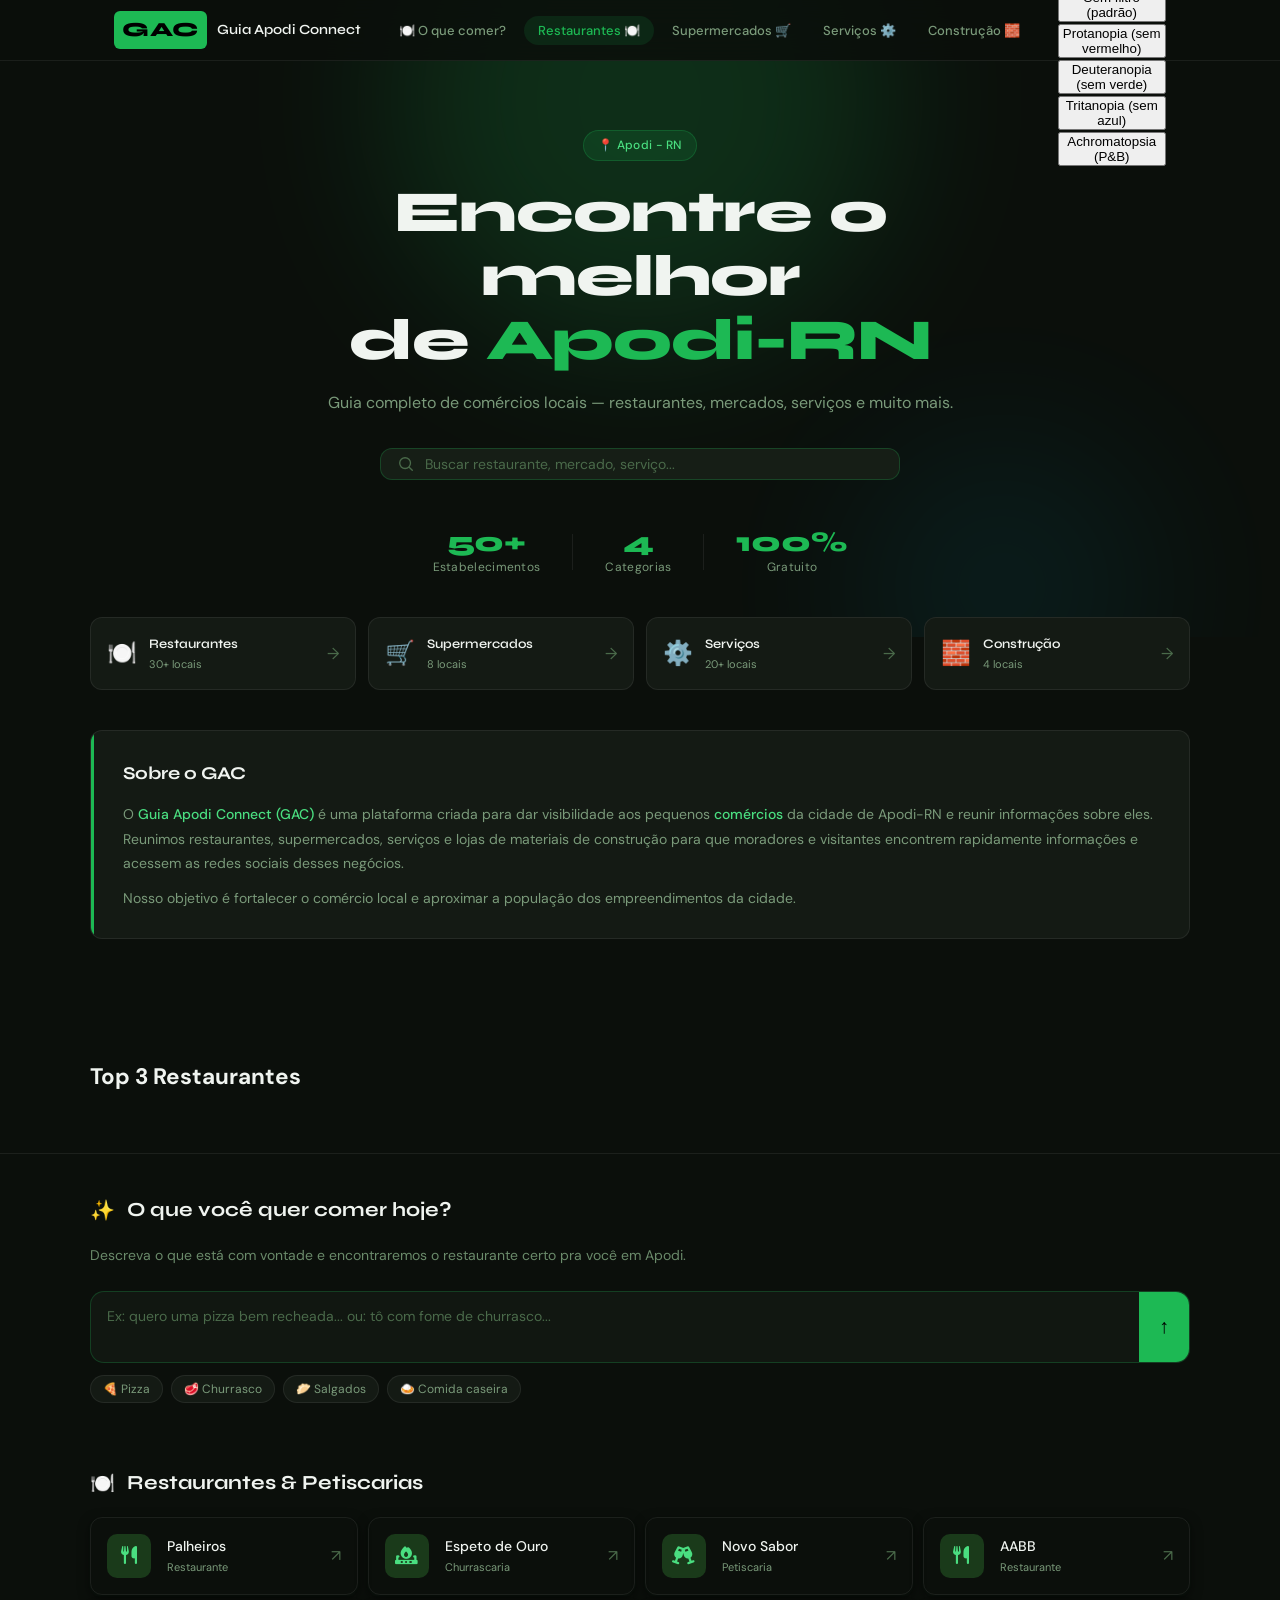
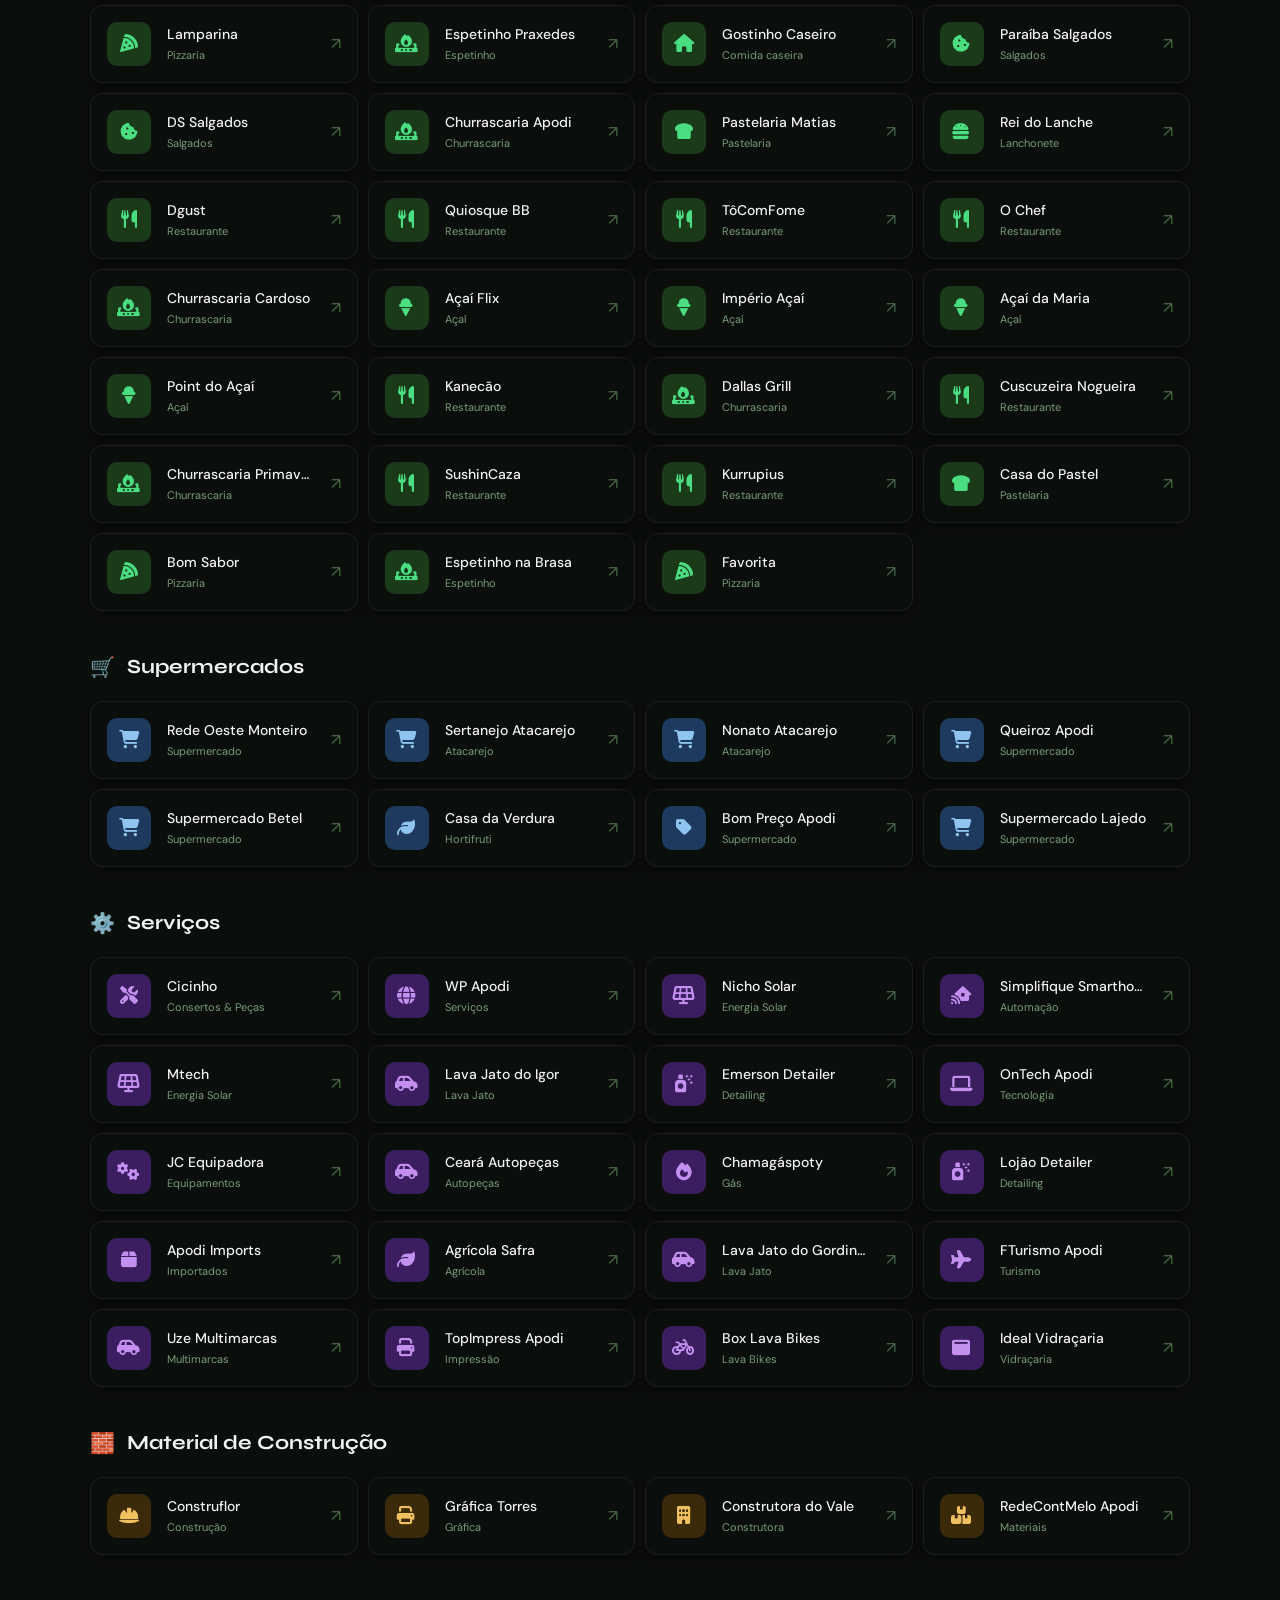
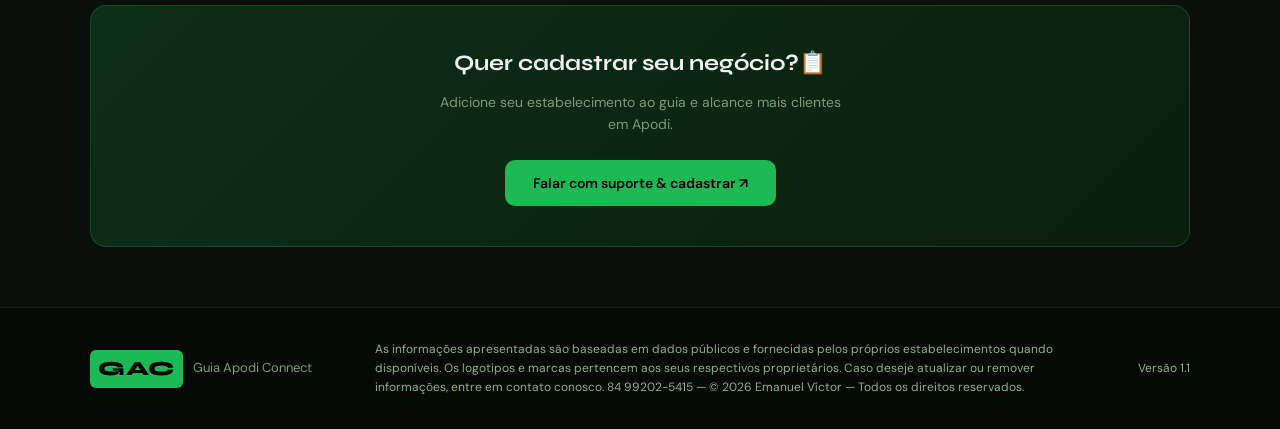
==== commit f5d13e7e: "Fix formatting in index.html" ====
--- a/GAC/index.html
+++ b/GAC/index.html
@@ -12,6 +12,22 @@
   <link href="https://fonts.googleapis.com/css2?family=Syne:wght@400;600;700;800&family=DM+Sans:wght@300;400;500&display=swap" rel="stylesheet">
 </head>
 <body>
+<svg style="position:absolute; width:0; height:0;" xmlns="http://www.w3.org/2000/svg">
+  <defs>
+    <filter id="protanopia">
+      <feColorMatrix type="matrix" values="0.567,0.433,0,0,0 0.558,0.442,0,0,0 0,0.242,0.758,0,0 0,0,0,1,0"/>
+    </filter>
+    <filter id="deuteranopia">
+      <feColorMatrix type="matrix" values="0.625,0.375,0,0,0 0.7,0.3,0,0,0 0,0.3,0.7,0,0 0,0,0,1,0"/>
+    </filter>
+    <filter id="tritanopia">
+      <feColorMatrix type="matrix" values="0.95,0.05,0,0,0 0,0.433,0.567,0,0 0,0.475,0.525,0,0 0,0,0,1,0"/>
+    </filter>
+    <filter id="achromatopsia">
+      <feColorMatrix type="matrix" values="0.299,0.587,0.114,0,0 0.299,0.587,0.114,0,0 0.299,0.587,0.114,0,0 0,0,0,1,0"/>
+    </filter>
+  </defs>
+</svg>
 
 <nav class="sticky-nav" id="navbar">
   <div class="nav-inner">
@@ -19,16 +35,47 @@
       <span class="brand-badge">GAC</span>
       <span class="brand-name">Guia Apodi Connect</span>
     </a>
+
     <ul class="nav-links">
       <li><a href="#catalogo" class="nav-link">🍽️ O que comer?</a></li>
-      <li><a href="#restaurantes" class="nav-link" data-section="restaurantes">Restaurantes</a></li>
-      <li><a href="#supermercados" class="nav-link" data-section="supermercados">Supermercados</a></li>
-      <li><a href="#servicos" class="nav-link" data-section="servicos">Serviços</a></li>
-      <li><a href="#construcao" class="nav-link" data-section="construcao">Construção</a></li>
+      <li><a href="#restaurantes" class="nav-link" data-section="restaurantes">Restaurantes 🍽️</a></li>
+      <li><a href="#supermercados" class="nav-link" data-section="supermercados">Supermercados 🛒</a></li>
+      <li><a href="#servicos" class="nav-link" data-section="servicos">Serviços ⚙️</a></li>
+      <li><a href="#construcao" class="nav-link" data-section="construcao">Construção 🧱</a></li>
     </ul>
-    <button class="nav-menu-btn" id="menuBtn" aria-label="Menu">
-    </button>
-  </div>
+
+    <div class="nav-actions">
+      <div class="nav-accessibility">
+        <button class="acc-btn" id="btn-theme" onclick="alternarModoClaro()" title="Alternar Modo Claro / Escuro">
+          <i class="fa-solid fa-sun"></i>
+        </button>
+
+        <div class="acessibilidade-container">
+          <button class="acc-btn" id="btn-daltonico" onclick="toggleDropdown(event)" title="Filtros para Daltonismo">
+            <i class="fa-solid fa-eye"></i>
+          </button>
+
+          <div class="dropdown" id="dropdown">
+            <div class="dropdown-header">Filtro para daltonismo</div>
+            <button class="filter-btn active" onclick="setFilter('none', this)">Sem filtro (padrão)</button>
+            <button class="filter-btn" onclick="setFilter('protanopia', this)">Protanopia (sem vermelho)</button>
+            <button class="filter-btn" onclick="setFilter('deuteranopia', this)">Deuteranopia (sem verde)</button>
+            <button class="filter-btn" onclick="setFilter('tritanopia', this)">Tritanopia (sem azul)</button>
+            <button class="filter-btn" onclick="setFilter('achromatopsia', this)">Achromatopsia (P&B)</button>
+          </div>
+        </div>
+
+        <div id="filter-label" class="filter-label"></div>
+      </div>
+
+      <button class="nav-menu-btn" id="menuBtn" aria-label="Menu">
+        <span></span>
+        <span></span>
+        <span></span>
+      </button>
+    </div>
+  </div>
+
   <div class="nav-mobile" id="mobileMenu">
     <a href="#catalogo" class="nav-link-mobile">🍽️ O que comer?</a>
     <a href="#restaurantes" class="nav-link-mobile">Restaurantes</a>
@@ -37,6 +84,7 @@
     <a href="#construcao" class="nav-link-mobile">Construção</a>
   </div>
 </nav>
+
 <section class="hero">
   <div class="hero-bg">
     <div class="hero-orb hero-orb-1"></div>
@@ -50,7 +98,6 @@
       <div class="search-box">
         <svg class="search-icon" viewBox="0 0 20 20" fill="none"><circle cx="9" cy="9" r="6" stroke="currentColor" stroke-width="1.5"/><path d="M13.5 13.5L17 17" stroke="currentColor" stroke-width="1.5" stroke-linecap="round"/></svg>
         <input type="text" id="pesquisa" placeholder="Buscar restaurante, mercado, serviço..." onkeyup="filtrar()">
-        <button class="search-btn" onclick="filtrar()">Buscar</button>
       </div>
     </div>
   </div>
@@ -108,7 +155,7 @@
       <div class="sobre-accent"></div>
       <div class="sobre-text">
         <h2 class="sobre-title">Sobre o GAC</h2>
-        <p>O <strong>Guia Apodi Connect (GAC)</strong> é uma plataforma criada para dar visibilidade aos pequenos comércios da cidade de Apodi-RN. Reunimos restaurantes, supermercados, serviços e lojas de materiais de construção para que moradores e visitantes encontrem rapidamente informações e acessem as redes sociais desses negócios.</p>
+        <p>O <strong>Guia Apodi Connect (GAC)</strong> é uma plataforma criada para dar visibilidade aos pequenos <strong>comércios</strong> da cidade de Apodi-RN e reunir informações sobre eles. Reunimos restaurantes, supermercados, serviços e lojas de materiais de construção para que moradores e visitantes encontrem rapidamente informações e acessem as redes sociais desses negócios.</p>
         <p>Nosso objetivo é fortalecer o comércio local e aproximar a população dos empreendimentos da cidade.</p>
       </div>
     </div>
@@ -120,46 +167,50 @@
     <div class="ranking-grid" id="top3-grid"></div>
   </div>
 </section>
-<script>
-  const top3Restaurantes = [
-    { id: "reil", nome: "Rei do Lanche", cat: "Lanchonete", rating: 4.3, reviews_count: 257 },
-    { id: "espe", nome: "Espeto de Ouro", cat: "Restaurante", rating: 4.4, reviews_count: 529 },
-    { id: "palh", nome: "Palheiros", cat: "Restaurante", rating: 4.4, reviews_count: 646 }
-  ];
-
-  function montarTop3() {
-    const grid = document.querySelector("#top3-grid");
-    if (!grid) return;
-
-    const medals = ["🥇", "🥈", "🥉"];
-
-    const lista = [...top3Restaurantes]
-      .filter(r => typeof r.rating === "number")
-      .sort((a, b) => {
-        if (b.rating !== a.rating) return b.rating - a.rating;
-        return (b.reviews_count || 0) - (a.reviews_count || 0);
-      })
-      .slice(0, 3);
-
-    grid.innerHTML = lista.map((r, i) => `
-      <div class="ranking-card" onclick="abrir${r.id}()">
-        <span class="ranking-medal">${medals[i]}</span>
-        <h3 class="ranking-name">${r.nome}</h3>
-        <p class="ranking-cat">${r.cat}</p>
-        <div class="ranking-rating">
-          <span class="star">★</span>
-          ${r.rating.toFixed(1)}
-          ${r.reviews_count ? ` (${r.reviews_count} avaliações)` : ""}
-        </div>
-      </div>
-    `).join("");
-  }
-
-  document.addEventListener("DOMContentLoaded", montarTop3);
-</script>
 
 <main class="listings" id="main-content">
   <div class="container">
+
+    <div class="section-header" id="catalogo">
+      <div class="section-tag">✨</div>
+      <h2 class="section-title">O que você quer comer hoje?</h2>
+    </div>
+    <p style="color:#6a8a6a;font-size:14px;margin-bottom:24px;font-weight:400;">Descreva o que está com vontade e encontraremos o restaurante certo pra você em Apodi.</p>
+
+    <div class="catalogo-input-wrap">
+      <div class="catalogo-box">
+        <textarea id="cat-input" placeholder="Ex: quero uma pizza bem recheada... ou: tô com fome de churrasco..." rows="2"></textarea>
+        <button class="cat-send" id="cat-btn" onclick="catalogoBuscar()">↑</button>
+      </div>
+      <div class="cat-sugestoes">
+        <button class="cat-sug" onclick="catalogoPreencher('Quero comer uma pizza hoje')">🍕 Pizza</button>
+        <button class="cat-sug" onclick="catalogoPreencher('Bateu aquela vontade de churrasco')">🥩 Churrasco</button>
+        <button class="cat-sug" onclick="catalogoPreencher('Quero comer salgados ou petiscos')">🥟 Salgados</button>
+        <button class="cat-sug" onclick="catalogoPreencher('Tô com fome de comida caseira')">🍛 Comida caseira</button>
+      </div>
+    </div>
+
+    <div class="cat-loading" id="cat-loading">
+      <div class="cat-dots"></div>
+      <p>Consultando os restaurantes de Apodi...</p>
+    </div>
+
+    <div class="cat-answer" id="cat-answer">
+      <div class="cat-answer-icon">🤖</div>
+      <div class="cat-answer-text" id="cat-answer-text"></div>
+    </div>
+
+    <div class="cat-grid" id="cat-grid"></div>
+
+    <div class="cat-empty" id="cat-empty">
+      <span>🤔</span>
+      <p>Não encontrei restaurantes para isso. Tente descrever de outro jeito!</p>
+    </div>
+
+    <div class="cat-error" id="cat-error">
+      <span>⚠️</span>
+      <p>Algo deu errado. Verifique sua conexão e tente novamente.</p>
+    </div>
 
     <div class="section-header" id="restaurantes">
       <div class="section-tag">🍽️</div>
@@ -252,60 +303,21 @@
       <div class="biz-card" onclick="abrir('melo')"><div class="biz-initials" style="background:#3a2a0a;color:#f0c060"><i class="fa-solid fa-boxes-stacked"></i></div><div class="biz-info"><div class="biz-name">RedeContMelo Apodi</div><div class="biz-cat">Materiais</div></div><div class="biz-arrow">↗</div></div>
     </div>
     
-    <div class="section-header" id="catalogo">
-      <div class="section-tag">✨</div>
-      <h2 class="section-title">O que você quer comer hoje?</h2>
-    </div>
-    <p style="color:#6a8a6a;font-size:14px;margin-bottom:24px;font-weight:400;">Descreva o que está com vontade e encontraremos o restaurante certo pra você em Apodi.</p>
-
-    <div class="catalogo-input-wrap">
-      <div class="catalogo-box">
-        <textarea id="cat-input" placeholder="Ex: quero uma pizza bem recheada... ou: tô com fome de churrasco..." rows="2"></textarea>
-        <button class="cat-send" id="cat-btn" onclick="catalogoBuscar()">↑</button>
-      </div>
-      <div class="cat-sugestoes">
-        <button class="cat-sug" onclick="catalogoPreencher('Quero comer uma pizza hoje')">🍕 Pizza</button>
-        <button class="cat-sug" onclick="catalogoPreencher('Bateu aquela vontade de churrasco')">🥩 Churrasco</button>
-        <button class="cat-sug" onclick="catalogoPreencher('Quero comer salgados ou petiscos')">🥟 Salgados</button>
-        <button class="cat-sug" onclick="catalogoPreencher('Tô com fome de comida caseira')">🍛 Comida caseira</button>
-      </div>
-    </div>
-
-    <div class="cat-loading" id="cat-loading">
-      <div class="cat-dots"></div>
-      <p>Consultando os restaurantes de Apodi...</p>
-    </div>
-
-    <div class="cat-answer" id="cat-answer">
-      <div class="cat-answer-icon">🤖</div>
-      <div class="cat-answer-text" id="cat-answer-text"></div>
-    </div>
-
-    <div class="cat-grid" id="cat-grid"></div>
-
-    <div class="cat-empty" id="cat-empty">
-      <span>🤔</span>
-      <p>Não encontrei restaurantes para isso. Tente descrever de outro jeito!</p>
-    </div>
-
-    <div class="cat-error" id="cat-error">
-      <span>⚠️</span>
-      <p>Algo deu errado. Verifique sua conexão e tente novamente.</p>
-    </div>
-
-   <div class="cta-section">
+    <div class="cta-section">
       <div class="cta-content">
-        <h3 class="cta-title">Quer cadastrar seu negócio?</h3>
+        <h3 class="cta-title">Quer cadastrar seu negócio?📋</h3>
         <p class="cta-sub">Adicione seu estabelecimento ao guia e alcance mais clientes em Apodi.</p>
         <a href="https://forms.gle/zmDVFUy1LUqqUDvs8" target="_blank" class="cta-btn">Falar com suporte & cadastrar ↗</a>
       </div>
     </div>
 
-  </div> </main> <div id="sidebar-overlay" onclick="fechar()" style="display: none;"></div>
+  </div>
+</main>
+<div id="sidebar-overlay" onclick="fechar()" style="display: none;"></div>
 <aside id="sidebar">
   <button class="sidebar-close" onclick="fechar()">
     <svg viewBox="0 0 20 20" fill="none" width="20" height="20"><path d="M5 5l10 10M15 5L5 15" stroke="currentColor" stroke-width="1.5" stroke-linecap="round"/></svg>
-  </button>
+ </button>
   <div id="conteudo"></div>
 </aside>
 
@@ -316,10 +328,21 @@
       <span>Guia Apodi Connect</span>
     </div>
     <p class="footer-copy">As informações apresentadas são baseadas em dados públicos e fornecidas pelos próprios estabelecimentos quando disponíveis. Os logotipos e marcas pertencem aos seus respectivos proprietários. Caso deseje atualizar ou remover informações, entre em contato conosco. 84 99202-5415 — © 2026 Emanuel Víctor — Todos os direitos reservados.</p>
-  </div>
-</footer>
-
-<script src="02.js" defer></script>
-
+    <p class="footer-copy">Versão 1.1</p>
+  </div> </footer>
+
+<div vw class="enabled">
+    <div vw-access-button class="active"></div>
+    <div vw-plugin-wrapper>
+      <div class="vw-plugin-top-wrapper"></div>
+    </div>
+  </div>
+  
+  <script src="https://vlibras.gov.br/app/vlibras-plugin.js"></script>
+  <script>
+    new window.VLibras.Widget('https://vlibras.gov.br/app');
+  </script>
+
+  <script src="02.js"></script>
 </body>
-</html>+</html>
